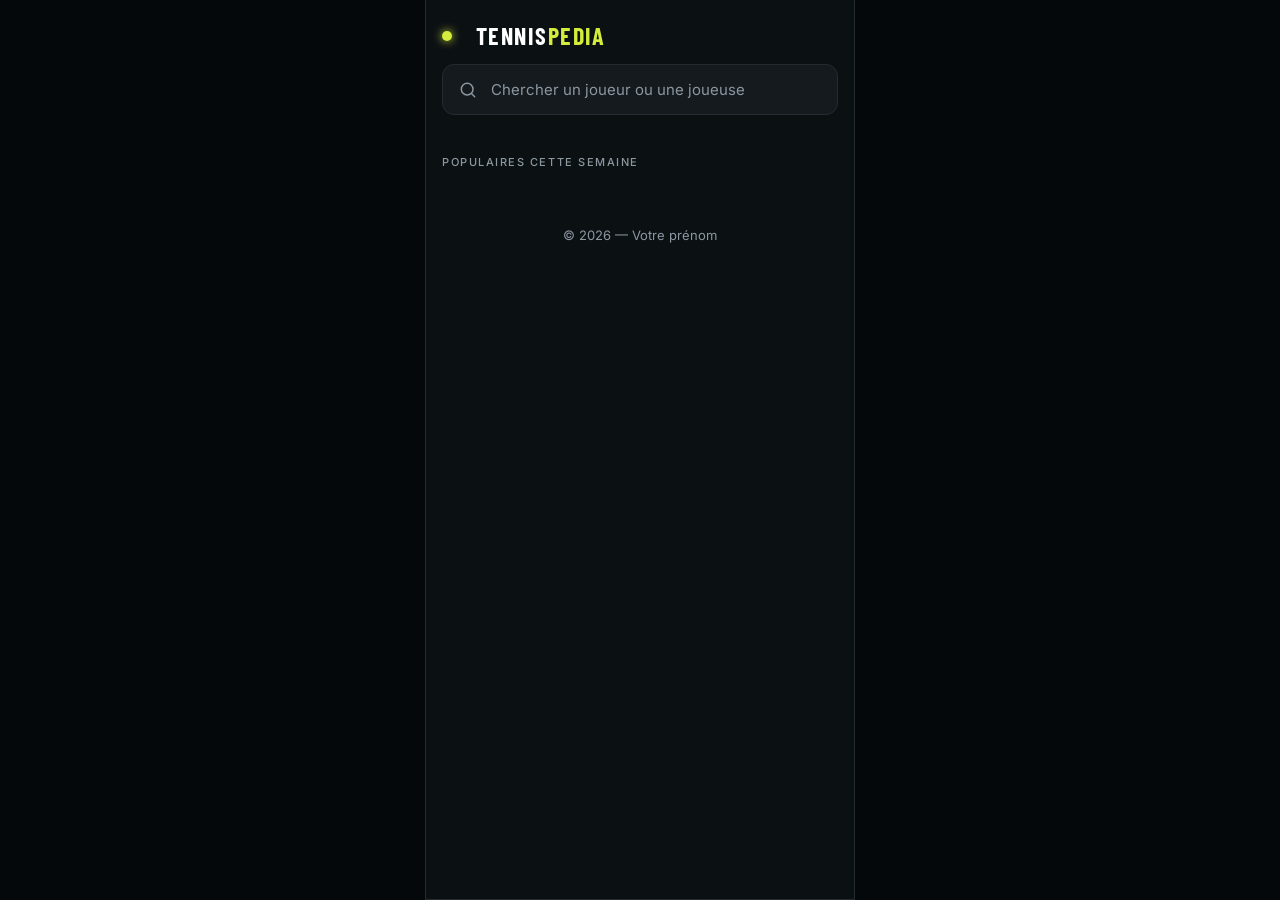
==== wikitennis/Application/index.html @ abd137fd "Css variable" ====
<!doctype html>
<html lang="fr">
  <head>
    <meta charset="UTF-8" />
    <meta
      name="viewport"
      content="width=device-width, initial-scale=1, viewport-fit=cover"
    />
    <meta name="theme-color" content="#0b1013" />
    <link rel="preconnect" href="https://fonts.googleapis.com" />
    <link rel="preconnect" href="https://fonts.gstatic.com" crossorigin />
    <link
      href="https://fonts.googleapis.com/css2?family=Barlow+Condensed:wght@500;600;700&family=Inter:wght@400;500;600;700&display=swap"
      rel="stylesheet"
    />
    <link rel="stylesheet" href="style.css" />
    <script src="data.js" defer></script>
    <script src="app.js" defer></script>
    <title>Tennispedia · Accueil</title>
  </head>
  <body data-page="accueil" class="avec-onglets">
    <header class="entete">
      <span class="point"></span>
      <h1 class="logo">TENNIS<span>PEDIA</span></h1>
    </header>
    <nav class="recherche" aria-label="Recherche">
      <form role="search">
        <label class="cache" for="recherche">Chercher un joueur ou une joueuse</label>
        <svg class="icone loupe" viewBox="0 0 24 24" aria-hidden="true">
          <circle cx="11" cy="11" r="7" />
          <path d="m20 20-3.5-3.5" />
        </svg>
        <input
          id="recherche"
          type="search"
          placeholder="Chercher un joueur ou une joueuse"
          autocomplete="off"
        />
      </form>
    </nav>
    <main class="ecran">
      <h2 class="etiquette">Populaires cette semaine</h2>
      <ol class="classement" id="liste"></ol>
      <p class="vide" id="aucun" hidden>Aucun joueur ne correspond à votre recherche.</p>
    </main>
    <footer class="pied"><p>© 2026 — Votre prénom</p></footer>
    <nav class="onglets" id="onglets" aria-label="Navigation principale"></nav>
  </body>
</html>
---- wikitennis/Application/style.css ----
/* Tennispedia — Mobile First (390 px), enrichi à partir de 768 px */
:root {
  --color-bg: #0b1013;
  --color-surface: #141a1e;
  --color-surface-2: #0f1417;
  --color-border: #242c32;
  --color-text: #fff;
  --color-text-muted: #8c97a0;
  --color-primary: #d4ec3c;
  --color-primary-hover: #e3f56a;
  --color-on-primary: #0b1013;
  --color-danger: #ef5a41;
  --font-sans: "Inter", system-ui, -apple-system, sans-serif;
  --font-display: "Barlow Condensed", "Arial Narrow", system-ui, sans-serif;
  --text-xs: 0.6875rem;
  --text-sm: 0.8125rem;
  --text-md: 0.9375rem;
  --text-lg: 1.0625rem;
  --text-xl: 1.5rem;
  --space-1: 4px;
  --space-2: 8px;
  --space-3: 16px;
  --space-4: 24px;
  --space-5: 32px;
  --radius-card: 12px;
}

*,
*::before,
*::after {
  box-sizing: border-box;
}

[hidden] {
  display: none !important;
}

html {
  background: var(--color-bg);
  color-scheme: dark;
}

body {
  max-width: 430px;
  min-height: 100dvh;
  margin: 0 auto;
  background: var(--color-bg);
  color: var(--color-text);
  font: var(--text-md)/1.4 var(--font-sans);
  -webkit-tap-highlight-color: transparent;
}

body.avec-onglets {
  padding-bottom: calc(72px + env(safe-area-inset-bottom));
}

a {
  color: inherit;
  text-decoration: none;
}

h1,
h2,
h3,
p,
ul,
ol,
dl,
dd {
  margin: 0;
  padding: 0;
}

ul,
ol {
  list-style: none;
}

:focus-visible {
  outline: 2px solid var(--color-primary);
  outline-offset: 2px;
}

.cache {
  position: absolute;
  width: 1px;
  height: 1px;
  overflow: hidden;
  clip: rect(0 0 0 0);
}

.icone {
  width: 20px;
  height: 20px;
  flex: none;
  fill: none;
  stroke: currentColor;
  stroke-width: 1.8;
  stroke-linecap: round;
  stroke-linejoin: round;
}

.ecran {
  padding: var(--space-3);
}

.grow {
  flex: 1;
  min-width: 0;
}

.commune {
  color: var(--color-text-muted);
  font-size: var(--text-sm);
  margin-top: var(--space-1);
}

.vide {
  text-align: center;
  color: var(--color-text-muted);
  padding: var(--space-5) var(--space-3);
}

/* En-tête */
.entete {
  display: flex;
  align-items: center;
  gap: var(--space-4);
  padding: var(--space-4) var(--space-3) 0;
}

.point {
  width: 10px;
  height: 10px;
  border-radius: 50%;
  background: var(--color-primary);
  box-shadow: 0 0 10px var(--color-primary);
}

.logo,
.titre-page {
  font-family: var(--font-display);
  font-size: var(--text-xl);
  font-weight: 700;
  letter-spacing: 0.06em;
  text-transform: uppercase;
  line-height: 1;
}

.logo span {
  color: var(--color-primary);
}

.titre-page {
  font-size: 1.75rem;
}

.recherche {
  padding: var(--space-3) var(--space-3) 0;
}

.recherche form {
  position: relative;
}

.recherche .loupe {
  position: absolute;
  left: var(--space-3);
  top: 50%;
  transform: translateY(-50%);
  color: var(--color-text-muted);
}

.recherche input {
  width: 100%;
  padding: 14px var(--space-3) 14px 48px;
  background: var(--color-surface);
  border: 1px solid var(--color-border);
  border-radius: var(--radius-card);
  color: var(--color-text);
  font: inherit;
  -webkit-appearance: none;
  appearance: none;
}

.recherche input::placeholder {
  color: var(--color-text-muted);
}

.etiquette {
  margin: var(--space-4) 0 var(--space-3);
  color: var(--color-text-muted);
  font-size: var(--text-xs);
  font-weight: 500;
  letter-spacing: 0.14em;
  text-transform: uppercase;
}

.etiquette--haut {
  margin-top: var(--space-2);
}

/* Liste d'accueil */
.classement .ligne {
  display: flex;
  align-items: center;
  gap: var(--space-3);
  padding: 14px 0;
  border-bottom: 1px solid var(--color-border);
}

.rang {
  width: 24px;
  font-family: var(--font-display);
  font-size: var(--text-lg);
  color: var(--color-text-muted);
}

.lien {
  display: flex;
  flex: 1;
  align-items: center;
  gap: var(--space-3);
  min-width: 0;
}

.lien h3 {
  font-size: var(--text-md);
  font-weight: 700;
  letter-spacing: 0.04em;
  text-transform: uppercase;
}

.avatar {
  flex: none;
  display: grid;
  place-items: center;
  width: 48px;
  height: 48px;
  border-radius: 10px;
  font-family: var(--font-display);
  font-size: var(--text-lg);
  font-weight: 700;
  color: rgba(0, 0, 0, 0.55);
  box-shadow: inset 0 -6px 12px rgba(0, 0, 0, 0.3);
}

.avatar--grand {
  width: 56px;
  height: 56px;
}

.avatar--rouge {
  background: linear-gradient(160deg, #d0493a, #b83a2e);
}

.avatar--violet {
  background: linear-gradient(160deg, #9168c4, #7a52a8);
}

.avatar--orange {
  background: linear-gradient(160deg, #de9440, #c27b2c);
}

.avatar--bleu {
  background: linear-gradient(160deg, #3f85bd, #2e6a9c);
}

.avatar--ardoise {
  background: linear-gradient(160deg, #7385a6, #5a6b8c);
}

.favori {
  display: grid;
  place-items: center;
  width: 44px;
  height: 44px;
  padding: 0;
  background: none;
  border: 0;
  color: var(--color-text-muted);
  cursor: pointer;
}

.favori .icone {
  width: 24px;
  height: 24px;
}

.favori[aria-pressed="true"] {
  color: var(--color-primary);
}

.favori[aria-pressed="true"] .icone {
  fill: currentColor;
}

.pied {
  padding: var(--space-4) var(--space-3);
  color: var(--color-text-muted);
  font-size: var(--text-sm);
  text-align: center;
}

/* Onglets */
.onglets {
  position: fixed;
  bottom: 0;
  left: 50%;
  transform: translateX(-50%);
  width: 100%;
  max-width: 430px;
  display: grid;
  grid-template-columns: 1fr 1fr;
  background: rgba(11, 16, 19, 0.94);
  backdrop-filter: blur(10px);
  border-top: 1px solid var(--color-border);
}

.onglets a {
  display: flex;
  flex-direction: column;
  align-items: center;
  gap: var(--space-1);
  padding: 10px 0 calc(10px + env(safe-area-inset-bottom));
  color: var(--color-text-muted);
  font-size: var(--text-xs);
  font-weight: 600;
}

.onglets a[aria-current="page"] {
  color: var(--color-primary);
}

/* Profil & match */
.retour {
  display: inline-flex;
  align-items: center;
  gap: var(--space-1);
  margin-bottom: var(--space-3);
  color: var(--color-primary);
  font-family: var(--font-display);
  font-weight: 600;
  letter-spacing: 0.08em;
  text-transform: uppercase;
}

.identite {
  display: flex;
  align-items: center;
  gap: var(--space-3);
  margin-bottom: var(--space-3);
}

.identite h1 {
  font-family: var(--font-display);
  font-size: 1.875rem;
  font-weight: 700;
  letter-spacing: 0.03em;
  text-transform: uppercase;
  line-height: 1.05;
}

.hero {
  display: block;
  padding: var(--space-3) var(--space-3) 18px;
  border-radius: 20px;
  color: var(--color-on-primary);
  background: linear-gradient(135deg, #dcf050, #b3d52d);
  box-shadow: 0 8px 40px rgba(212, 236, 60, 0.25);
}

.hero-etiquette {
  display: flex;
  align-items: center;
  gap: var(--space-2);
  font-size: var(--text-xs);
  font-weight: 600;
  letter-spacing: 0.12em;
  text-transform: uppercase;
}

.hero-etiquette::before {
  content: "";
  width: 7px;
  height: 7px;
  border-radius: 50%;
  background: currentColor;
}

.hero-score {
  margin: var(--space-2) 0 var(--space-1);
  font-family: var(--font-display);
  font-size: 2.75rem;
  font-weight: 700;
  line-height: 1;
}

.hero-titre {
  font-family: var(--font-display);
  font-size: 1.25rem;
  font-weight: 700;
  letter-spacing: 0.02em;
  text-transform: uppercase;
}

.hero-detail {
  margin-top: var(--space-1);
  font-size: var(--text-sm);
  font-weight: 500;
}

.zone-cta {
  margin-top: var(--space-4);
}

.cta {
  display: flex;
  align-items: center;
  justify-content: center;
  gap: var(--space-2);
  width: 100%;
  min-height: 52px;
  border: 0;
  border-radius: var(--radius-card);
  background: var(--color-primary);
  color: var(--color-on-primary);
  font-family: var(--font-display);
  font-size: 1.125rem;
  font-weight: 700;
  letter-spacing: 0.08em;
  text-transform: uppercase;
  box-shadow: 0 6px 24px rgba(212, 236, 60, 0.2);
  cursor: pointer;
}

.cta:hover {
  background: var(--color-primary-hover);
}

.cta--actif {
  background: transparent;
  color: var(--color-primary);
  box-shadow: inset 0 0 0 1.5px var(--color-primary);
}

.cta--actif .icone {
  fill: currentColor;
}

.cta--lien {
  width: auto;
  margin: 0 var(--space-4);
}

.bref {
  line-height: 1.55;
}

.carriere {
  display: grid;
  grid-template-columns: repeat(3, 1fr);
  gap: var(--space-2);
}

.stat {
  display: grid;
  gap: var(--space-2);
  padding: var(--space-2);
  border: 1px solid var(--color-primary);
  border-radius: 14px;
  background: rgba(212, 236, 60, 0.04);
}

.stat-icone,
.stat-valeur {
  display: grid;
  place-items: center;
  background: var(--color-surface-2);
  border: 1px solid var(--color-border);
  border-radius: 10px;
}

.stat-icone {
  height: 40px;
  color: var(--color-primary);
}

.stat-valeur {
  padding: var(--space-2) var(--space-1);
  text-align: center;
}

.stat-valeur strong {
  font-family: var(--font-display);
  font-size: 1.375rem;
  line-height: 1.1;
}

.stat-valeur--texte strong {
  font-size: var(--text-md);
}

.stat-valeur small {
  color: var(--color-text-muted);
  font-size: 0.625rem;
  letter-spacing: 0.06em;
  text-transform: uppercase;
}

.trophees {
  display: grid;
  gap: var(--space-2);
}

.trophees li {
  display: flex;
  align-items: center;
  gap: 12px;
  padding: 12px 14px;
  background: var(--color-surface);
  border: 1px solid var(--color-border);
  border-radius: 10px;
  color: var(--color-primary);
}

.trophees strong,
.match-ligne strong {
  display: block;
  color: var(--color-text);
  font-size: var(--text-md);
}

.trophees span:not(.badge),
.match-ligne span:not(.resultat):not(.match-score) {
  display: block;
  color: var(--color-text-muted);
  font-size: var(--text-sm);
}

.badge {
  padding: 5px 10px;
  border-radius: 8px;
  background: rgba(212, 236, 60, 0.14);
  color: var(--color-primary);
  font-size: 0.75rem;
  font-weight: 600;
}

.match-ligne {
  display: flex;
  align-items: center;
  gap: 12px;
  padding: 12px 0;
  border-bottom: 1px solid var(--color-border);
}

.resultat {
  display: grid;
  place-items: center;
  width: 32px;
  height: 32px;
  border-radius: 8px;
  font-size: var(--text-sm);
  font-weight: 700;
  color: var(--color-on-primary);
}

.resultat--v {
  background: var(--color-primary);
}

.resultat--d {
  background: var(--color-danger);
}

.match-score {
  color: var(--color-text);
  font-family: var(--font-display);
  font-size: var(--text-lg);
  font-weight: 700;
}

.sets {
  display: grid;
  grid-template-columns: 1fr 1fr;
  gap: 12px;
}

.set {
  padding: 12px;
  text-align: center;
  background: var(--color-surface);
  border: 1px solid var(--color-border);
  border-radius: 10px;
}

.set span {
  color: var(--color-text-muted);
  font-size: var(--text-sm);
}

.set strong {
  display: block;
  font-family: var(--font-display);
  font-size: 1.375rem;
}

.detail {
  display: flex;
  justify-content: space-between;
  align-items: center;
  padding: 14px 2px;
  border-bottom: 1px solid var(--color-border);
}

.detail dt {
  display: flex;
  align-items: center;
  gap: 12px;
}

.detail dd {
  font-weight: 700;
}

.hero + .etiquette {
  margin-top: var(--space-4);
}

/* Bureau : l'appli reste une colonne "téléphone" centrée */
@media (min-width: 768px) {
  html {
    background: #05080a;
  }
  body {
    border-inline: 1px solid var(--color-border);
  }
}
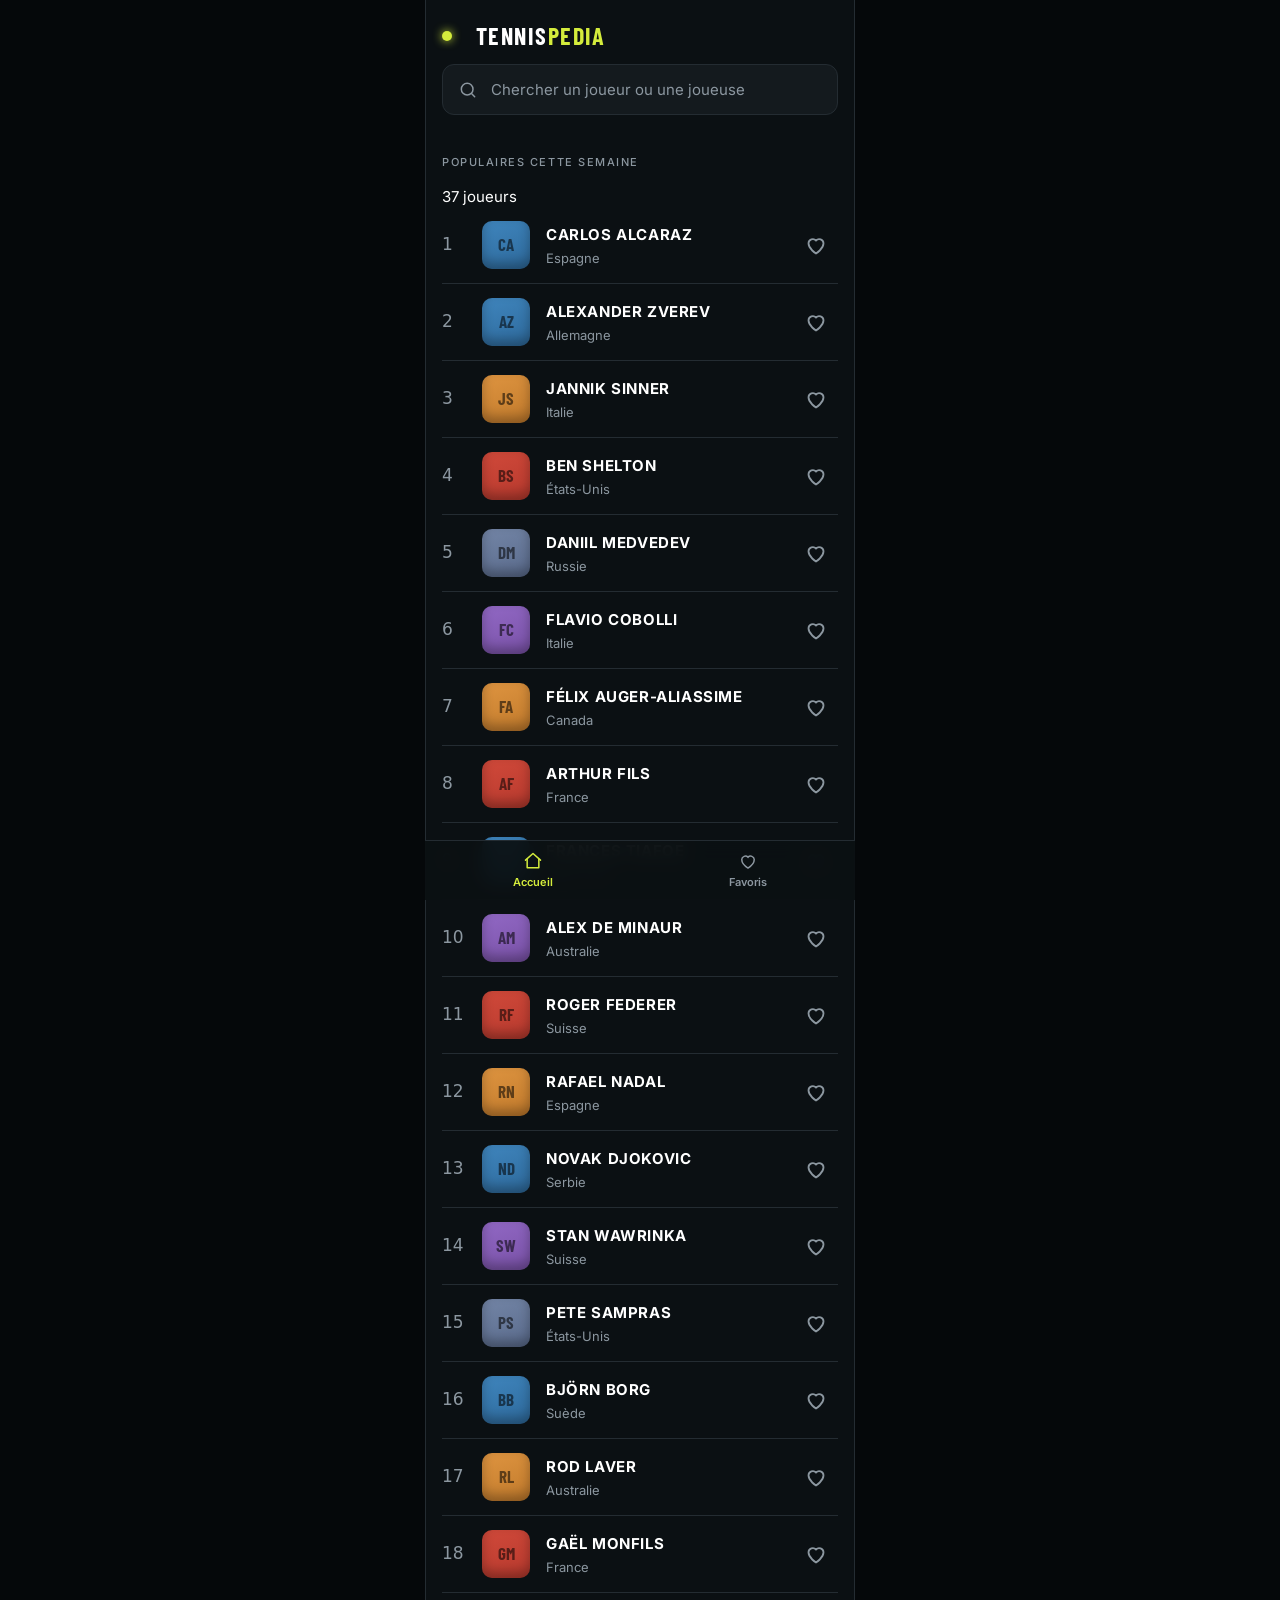
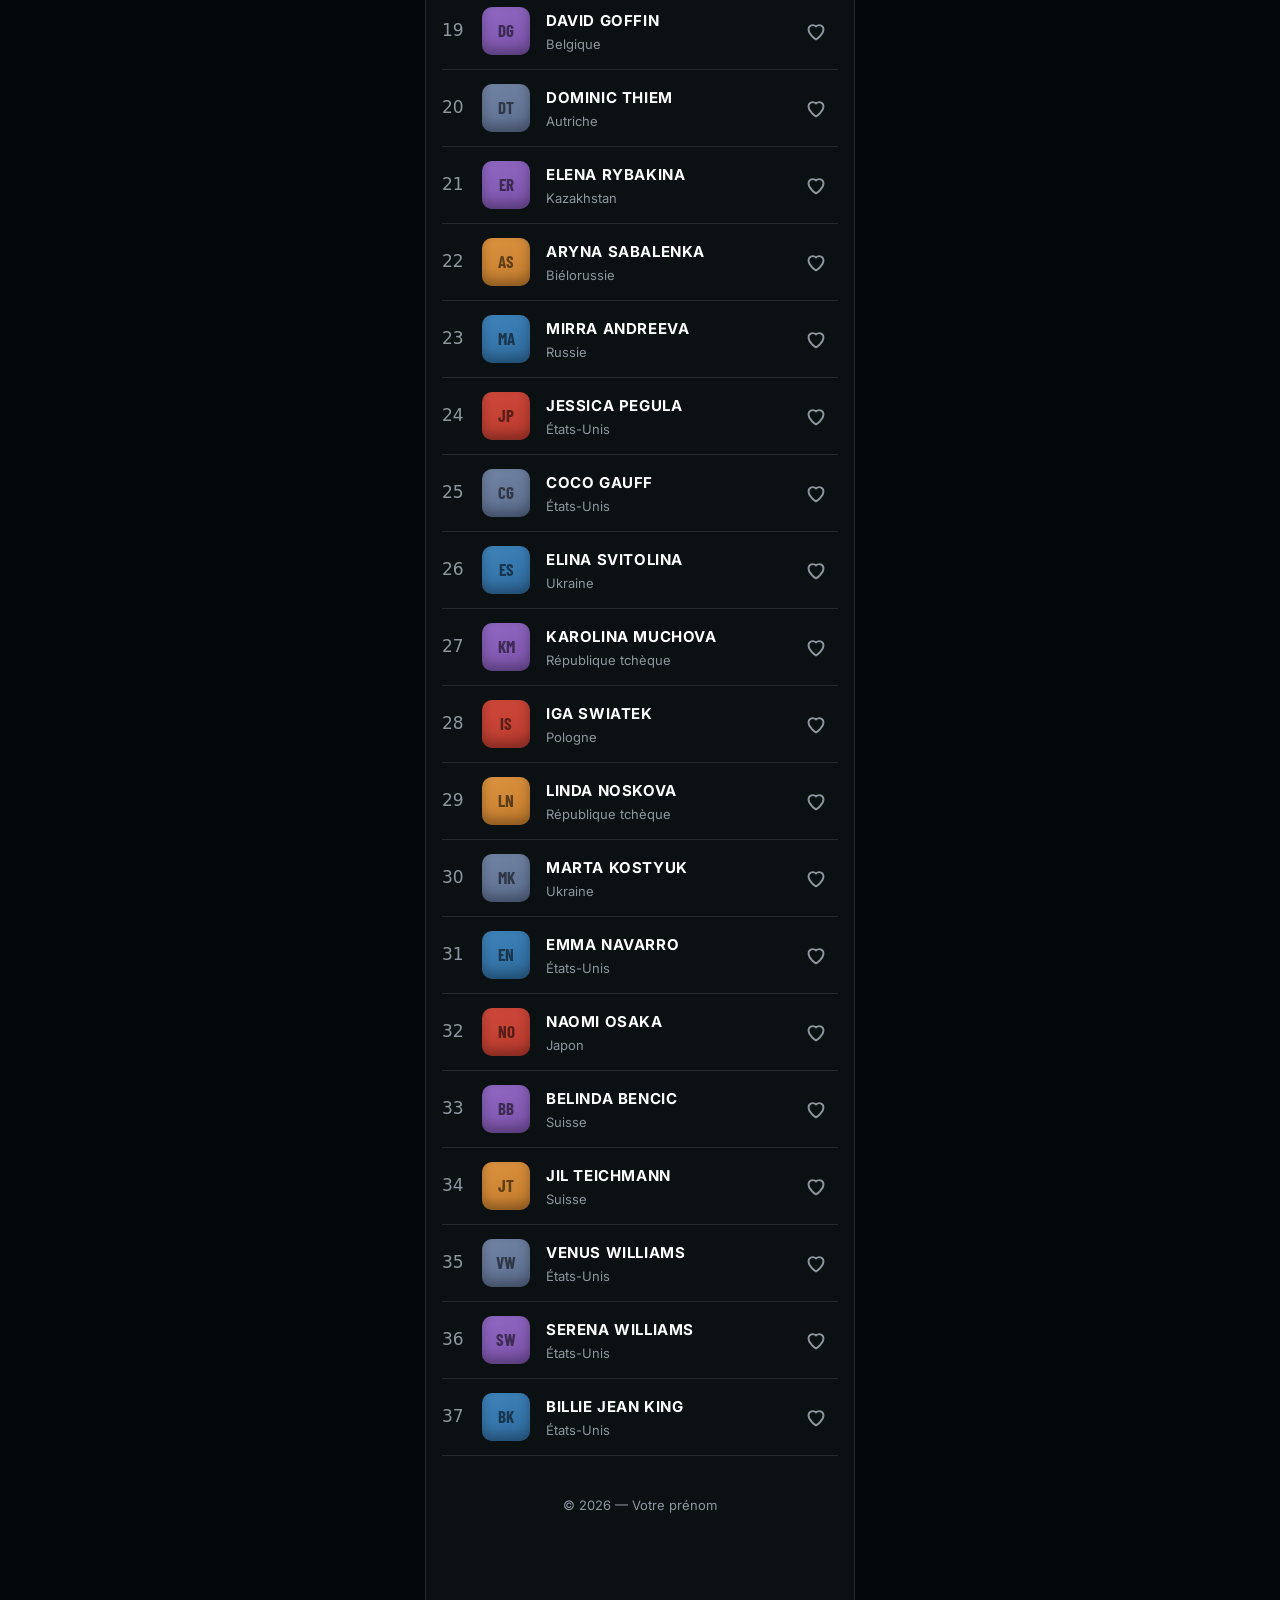
==== commit 8f60b739: "montrer_donnée" ====
--- a/wikitennis/Application/index.html
+++ b/wikitennis/Application/index.html
@@ -14,7 +14,6 @@
       rel="stylesheet"
     />
     <link rel="stylesheet" href="style.css" />
-    <script src="data.js" defer></script>
     <script src="app.js" defer></script>
     <title>Tennispedia · Accueil</title>
   </head>
@@ -40,10 +39,11 @@
     </nav>
     <main class="ecran">
       <h2 class="etiquette">Populaires cette semaine</h2>
+      <p id="etat" role="status"></p>
       <ol class="classement" id="liste"></ol>
       <p class="vide" id="aucun" hidden>Aucun joueur ne correspond à votre recherche.</p>
     </main>
     <footer class="pied"><p>© 2026 — Votre prénom</p></footer>
     <nav class="onglets" id="onglets" aria-label="Navigation principale"></nav>
   </body>
-</html>
+</html>
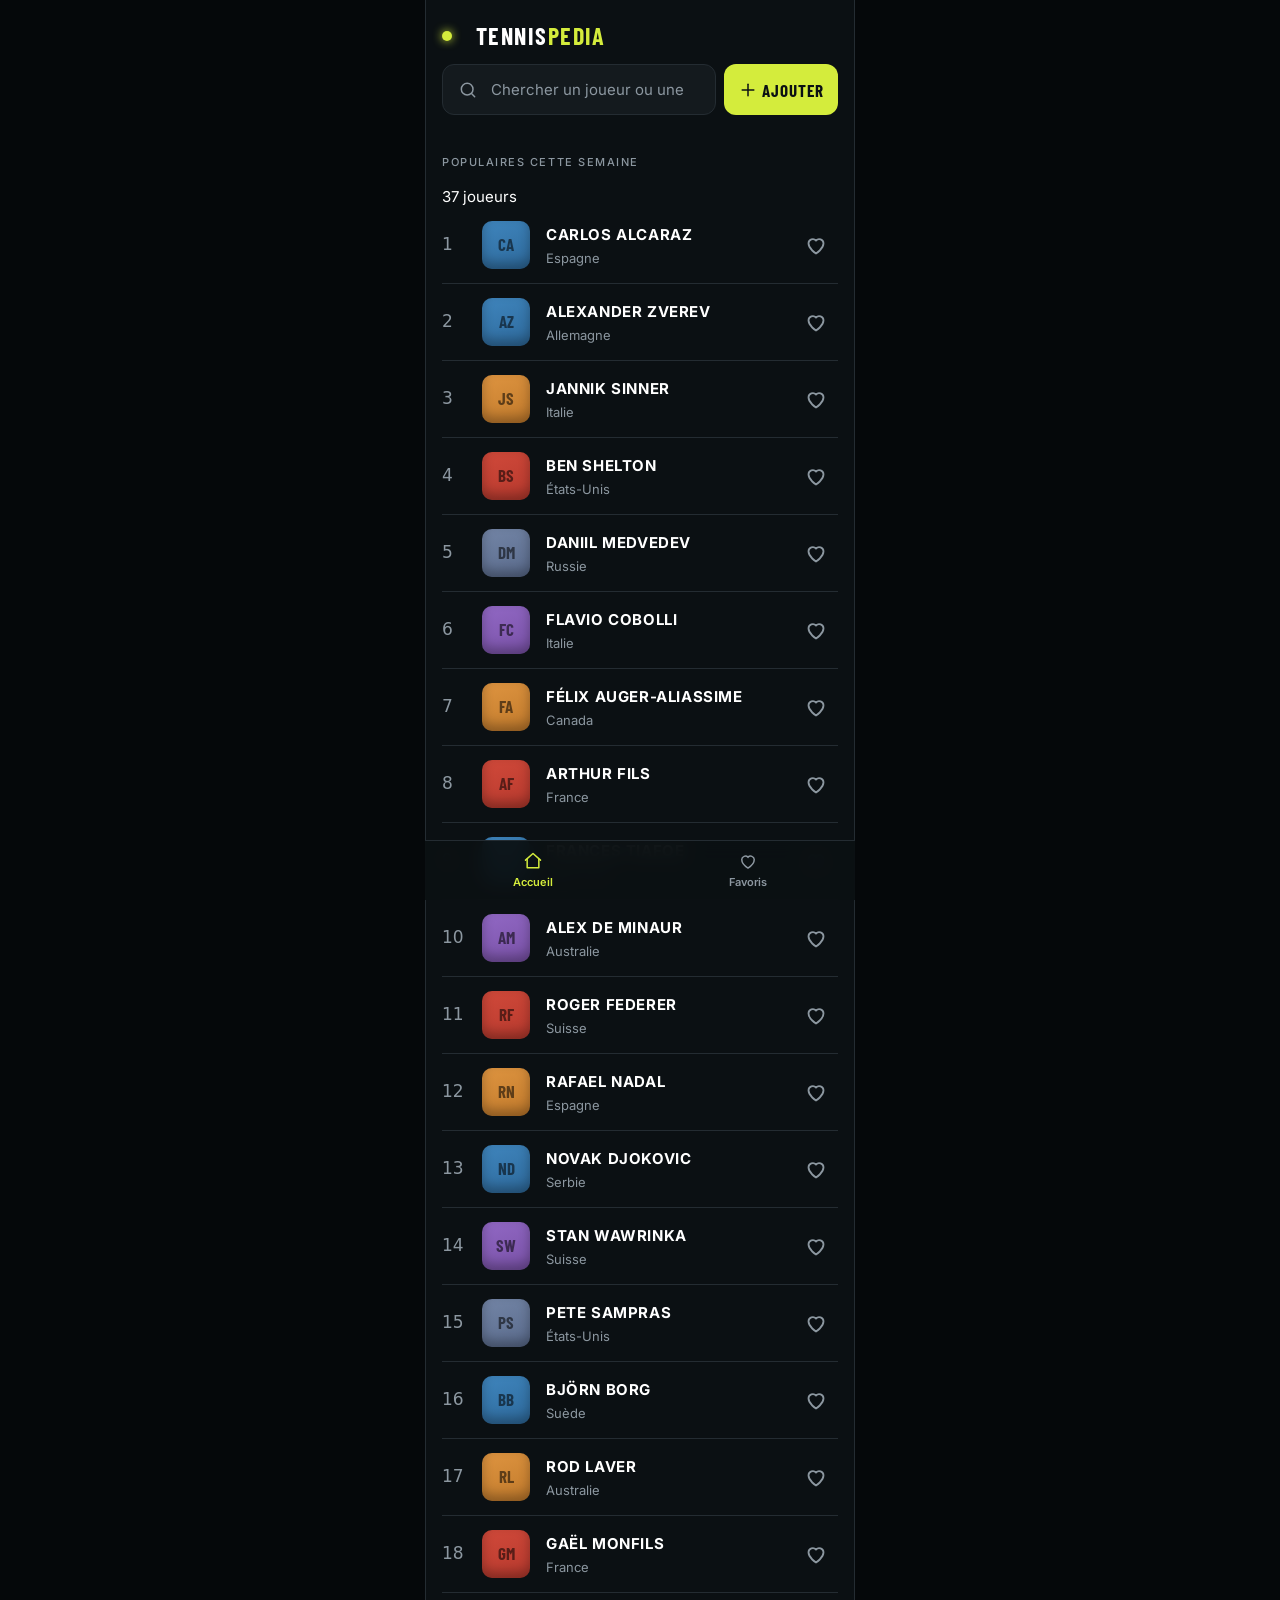
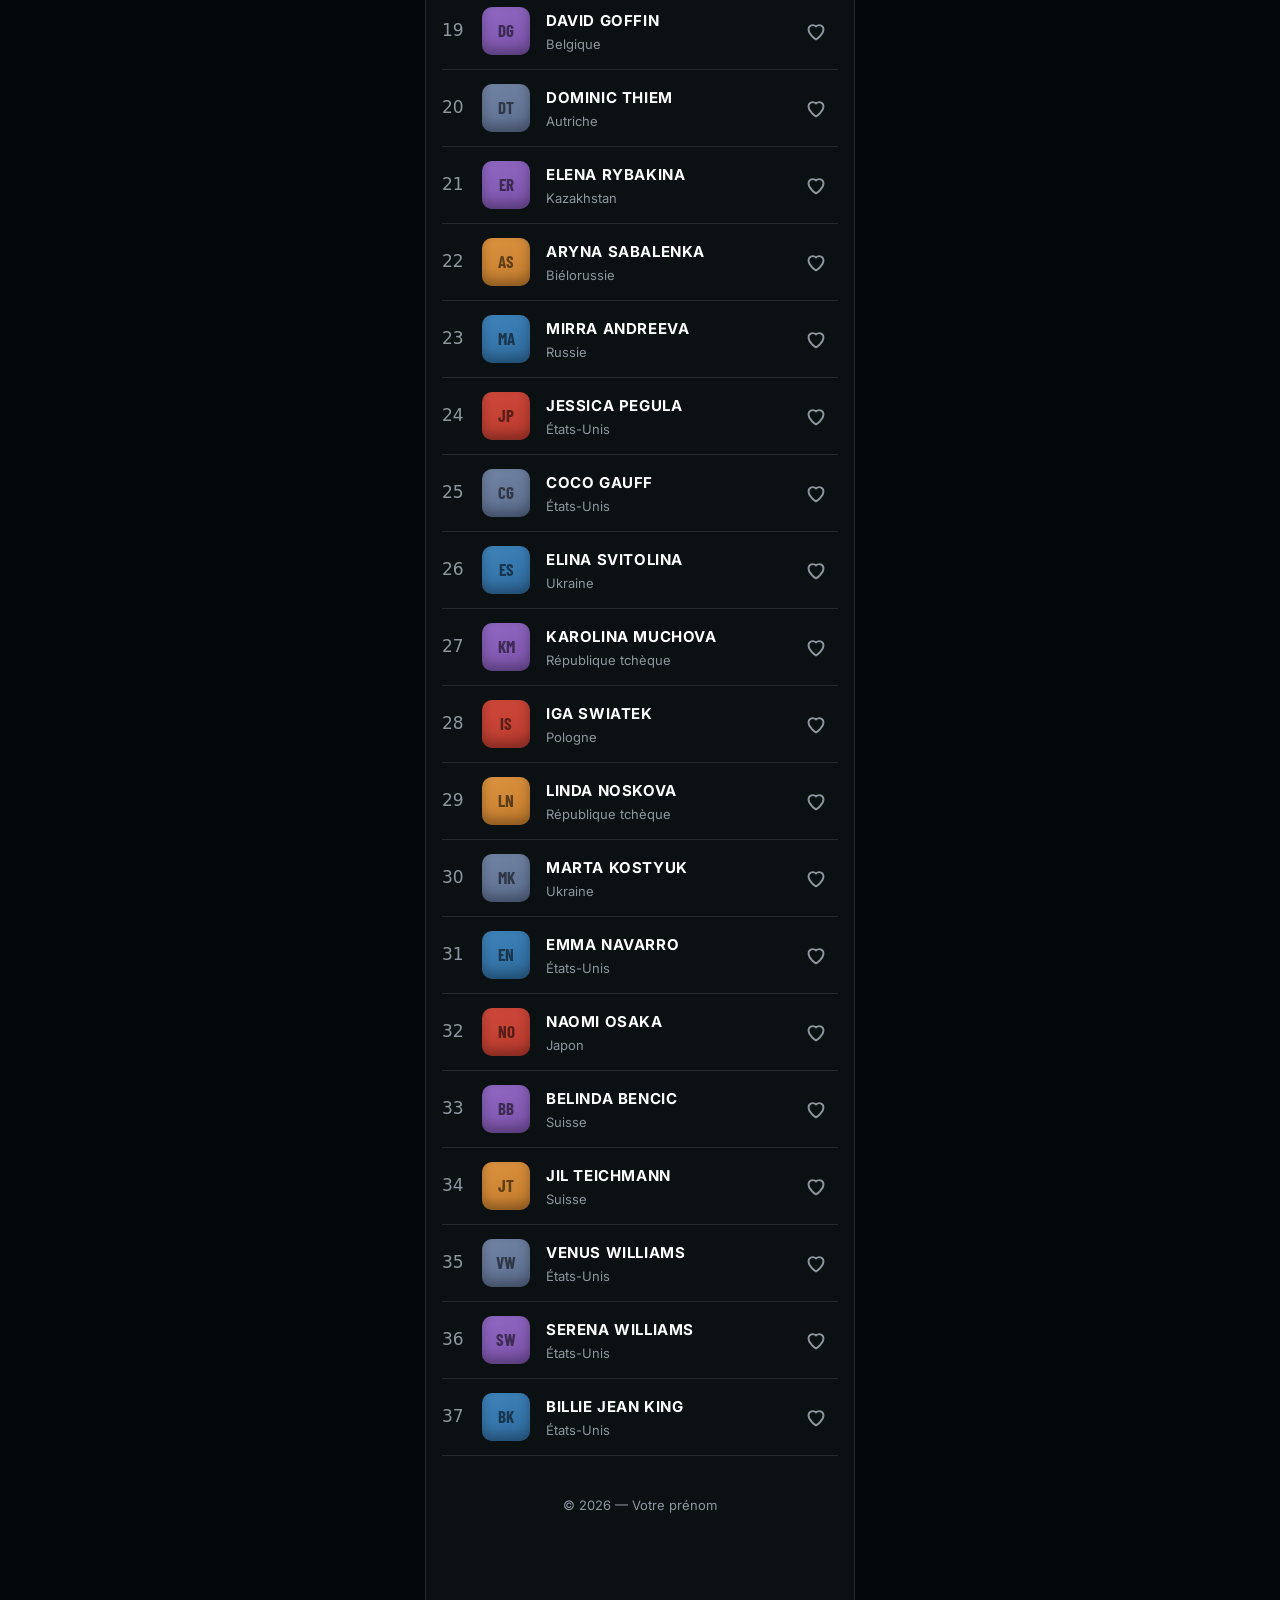
==== commit 298fda1a: "formulaire/ajout" ====
--- a/wikitennis/Application/index.html
+++ b/wikitennis/Application/index.html
@@ -36,6 +36,10 @@
           autocomplete="off"
         />
       </form>
+      <button class="btn-ajouter" id="ouvrir-ajout" type="button">
+        <svg class="icone" viewBox="0 0 24 24" aria-hidden="true"><path d="M12 5v14" /><path d="M5 12h14" /></svg>
+        <span>Ajouter<span class="cache"> un joueur</span></span>
+      </button>
     </nav>
     <main class="ecran">
       <h2 class="etiquette">Populaires cette semaine</h2>
@@ -43,6 +47,20 @@
       <ol class="classement" id="liste"></ol>
       <p class="vide" id="aucun" hidden>Aucun joueur ne correspond à votre recherche.</p>
     </main>
+    <dialog class="fenetre" id="fenetre-ajout" aria-labelledby="titre-ajout">
+      <form id="proposer" novalidate>
+        <h2 class="titre-fenetre" id="titre-ajout">Ajouter un joueur</h2>
+        <label for="champ-nom">Nom du joueur</label>
+        <input type="text" id="champ-nom" name="nom" autocomplete="off" />
+        <label for="champ-pays">Pays</label>
+        <input type="text" id="champ-pays" name="pays" autocomplete="off" />
+        <p id="erreurs" aria-live="polite"></p>
+        <div class="actions-fenetre">
+          <button class="btn-secondaire" id="annuler-ajout" type="button">Annuler</button>
+          <button class="cta" type="submit">Ajouter</button>
+        </div>
+      </form>
+    </dialog>
     <footer class="pied"><p>© 2026 — Votre prénom</p></footer>
     <nav class="onglets" id="onglets" aria-label="Navigation principale"></nav>
   </body>
--- a/wikitennis/Application/style.css
+++ b/wikitennis/Application/style.css
@@ -637,3 +637,112 @@
     border-inline: 1px solid var(--color-border);
   }
 }
+
+/* Bouton "Ajouter" à côté de la recherche */
+.recherche {
+  display: flex;
+  gap: var(--space-2);
+  align-items: stretch;
+}
+
+.recherche form {
+  flex: 1;
+  min-width: 0;
+}
+
+.btn-ajouter {
+  display: flex;
+  align-items: center;
+  gap: var(--space-1);
+  padding: 0 14px;
+  border: 0;
+  border-radius: var(--radius-card);
+  background: var(--color-primary);
+  color: var(--color-on-primary);
+  font-family: var(--font-display);
+  font-size: var(--text-lg);
+  font-weight: 700;
+  letter-spacing: 0.06em;
+  text-transform: uppercase;
+  cursor: pointer;
+}
+
+.btn-ajouter:hover {
+  background: var(--color-primary-hover);
+}
+
+/* Petite fenêtre "Ajouter un joueur" */
+.fenetre {
+  width: min(92vw, 400px);
+  padding: var(--space-4) var(--space-3);
+  background: var(--color-surface);
+  color: var(--color-text);
+  border: 1px solid var(--color-border);
+  border-radius: 16px;
+}
+
+.fenetre::backdrop {
+  background: rgba(0, 0, 0, 0.7);
+}
+
+.titre-fenetre {
+  font-family: var(--font-display);
+  font-size: 1.5rem;
+  font-weight: 700;
+  letter-spacing: 0.04em;
+  text-transform: uppercase;
+}
+
+.fenetre label {
+  display: block;
+  margin-top: var(--space-3);
+  margin-bottom: var(--space-1);
+  font-size: var(--text-sm);
+  font-weight: 600;
+}
+
+.fenetre input {
+  width: 100%;
+  min-height: 48px;
+  padding: 12px var(--space-3);
+  background: var(--color-bg);
+  border: 1px solid var(--color-border);
+  border-radius: var(--radius-card);
+  color: var(--color-text);
+  font: inherit;
+  -webkit-appearance: none;
+  appearance: none;
+}
+
+#erreurs {
+  min-height: 1.4em;
+  margin: var(--space-3) 0;
+  color: var(--color-danger);
+  font-size: var(--text-sm);
+  font-weight: 600;
+}
+
+.actions-fenetre {
+  display: flex;
+  gap: var(--space-2);
+}
+
+.actions-fenetre .cta {
+  width: auto;
+  flex: 1;
+}
+
+.btn-secondaire {
+  min-height: 52px;
+  padding: 0 var(--space-3);
+  border: 1px solid var(--color-border);
+  border-radius: var(--radius-card);
+  background: transparent;
+  color: var(--color-text);
+  font-family: var(--font-display);
+  font-size: 1.125rem;
+  font-weight: 700;
+  letter-spacing: 0.08em;
+  text-transform: uppercase;
+  cursor: pointer;
+}
